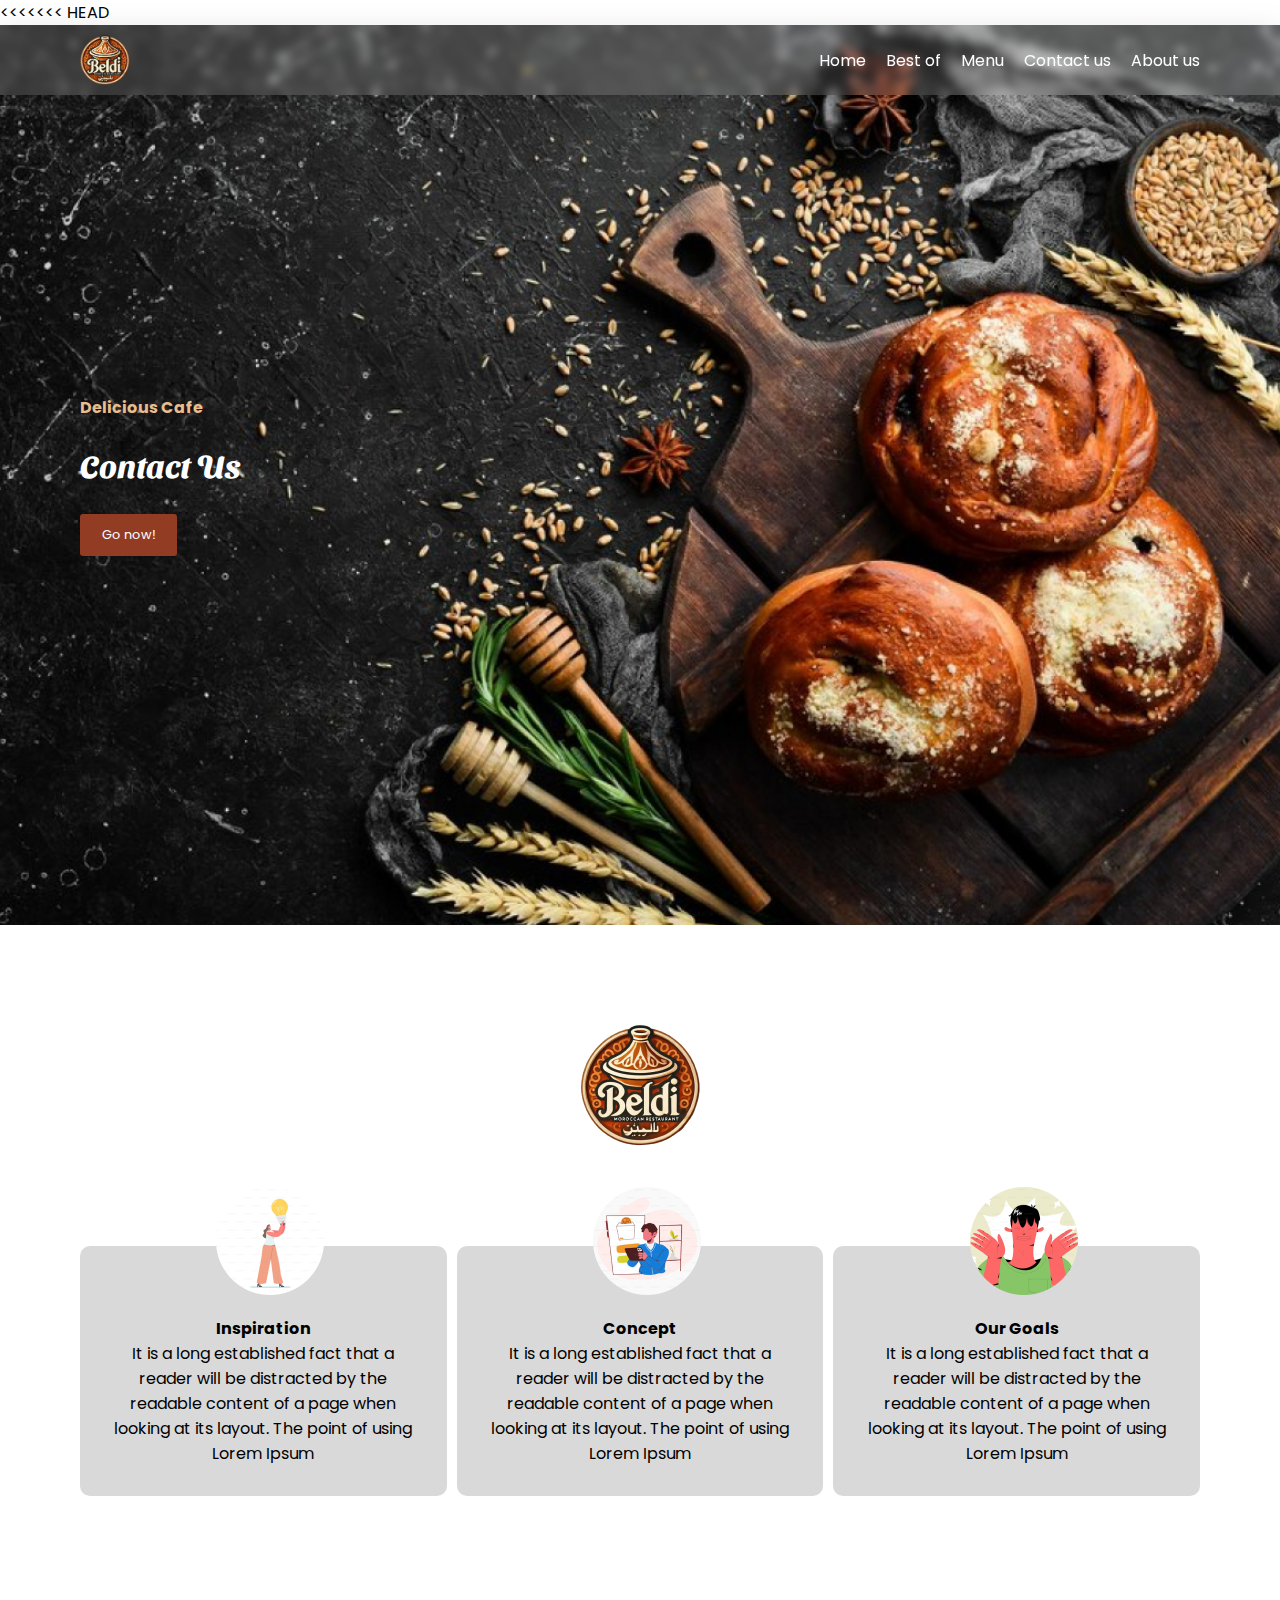
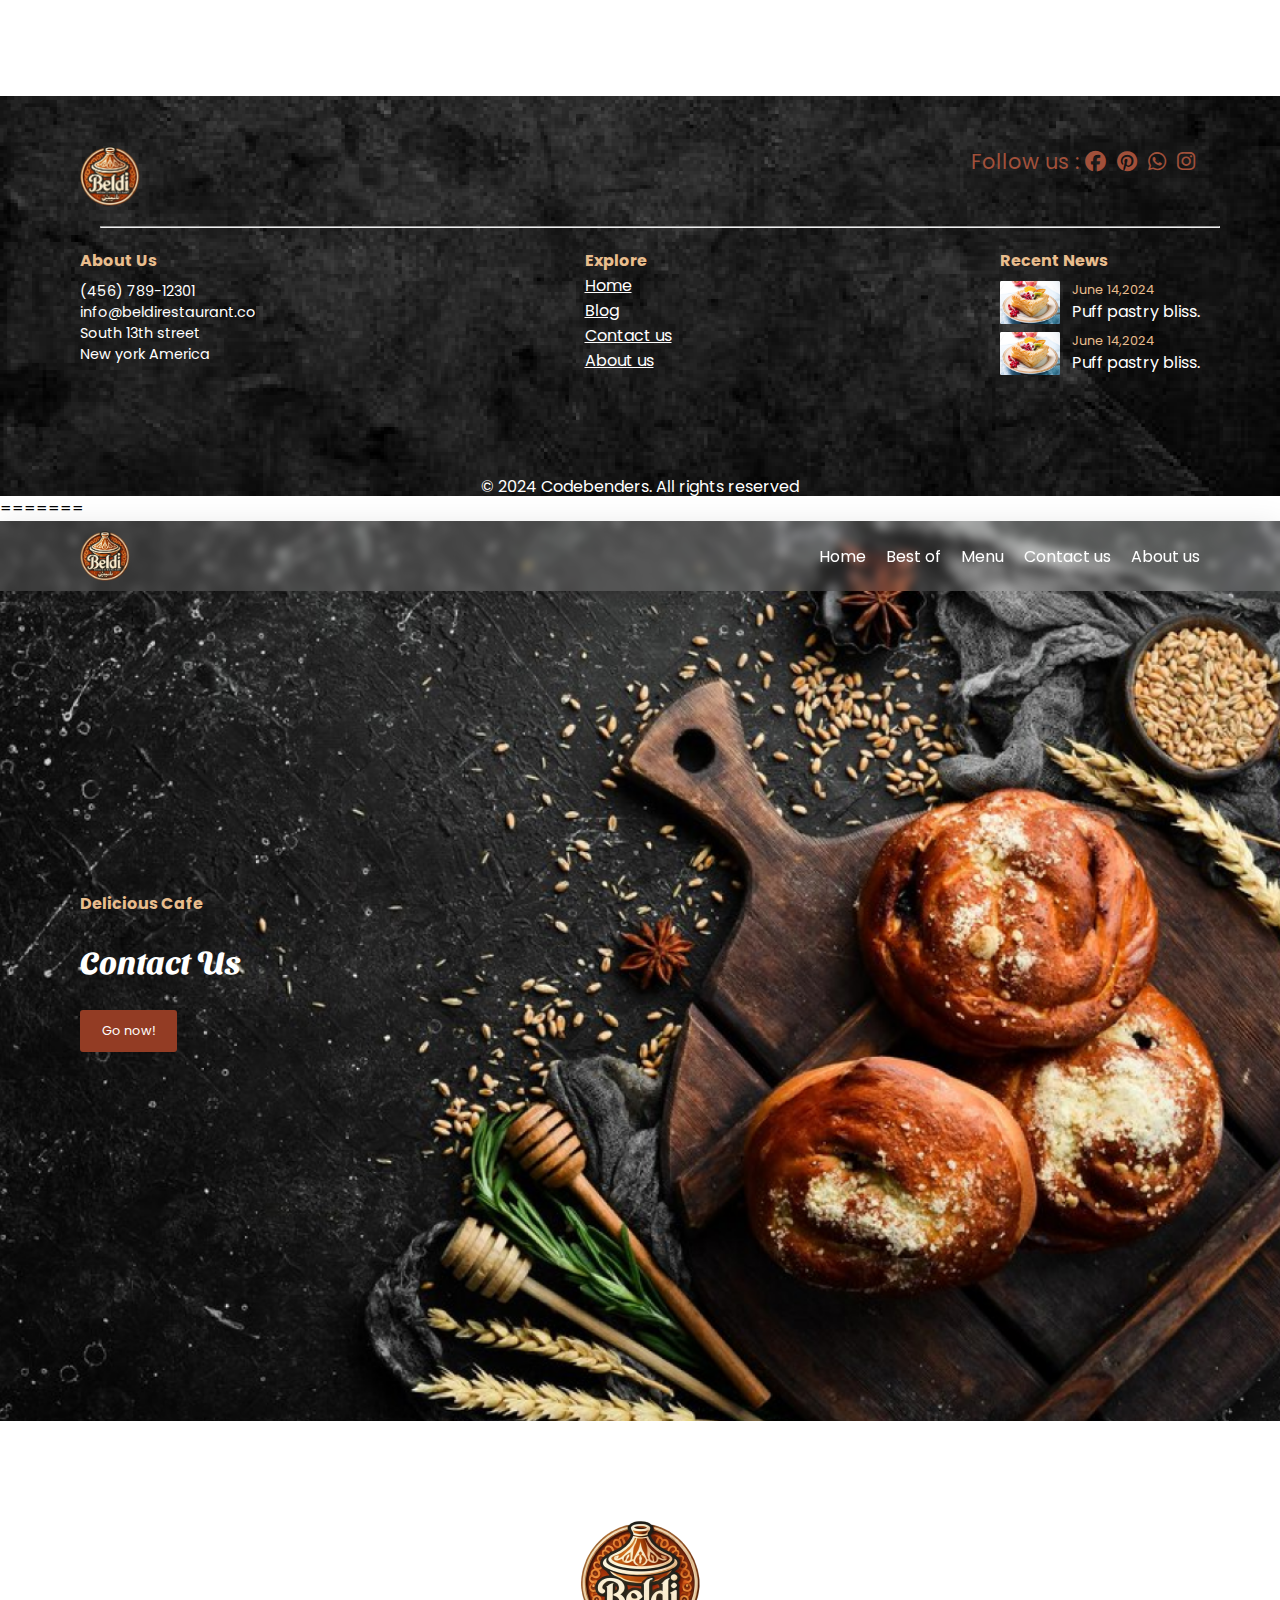
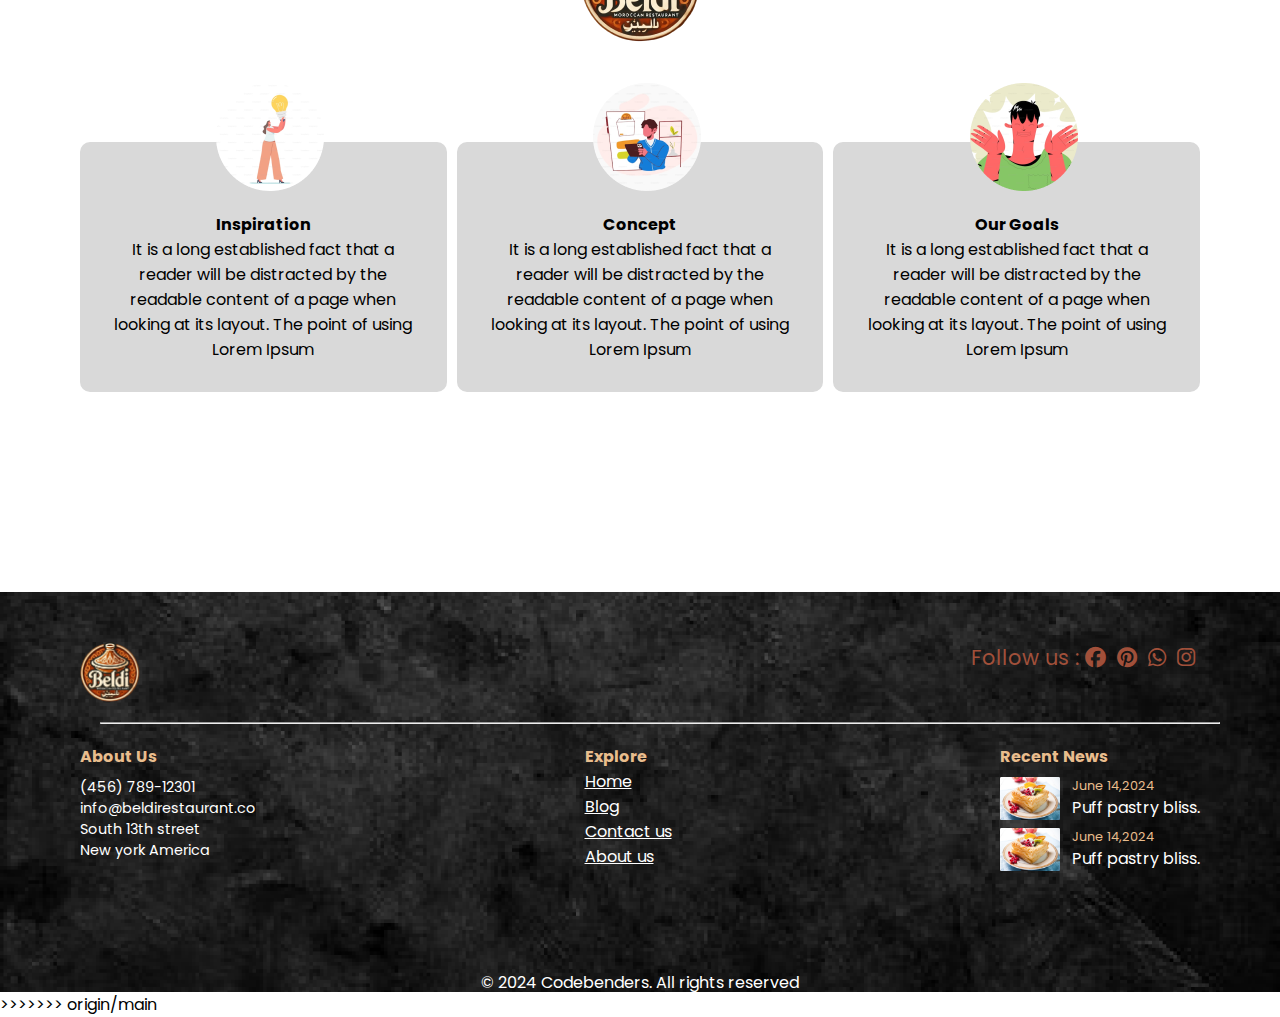
==== about.html @ 25aba408 "the beta version" ====
<<<<<<< HEAD
<!DOCTYPE html>
<html lang="en">
<head>
    <meta charset="UTF-8">
    <meta name="viewport" content="width=device-width, initial-scale=1.0">
    <title>Document</title>
    <link rel="stylesheet" href="css/style.css">
    <link rel="stylesheet" href="https://cdnjs.cloudflare.com/ajax/libs/font-awesome/6.6.0/css/all.min.css">
</head>
<body>
    <nav>
        <img class="logo" src="img/Logo.png" alt="">
        <div class="menu-links">
            <a href="index.html">Home</a>
            <a href="best_of.html">Best of</a>
            <a href="menu.html">Menu</a>
            <a href="contact.html">Contact us</a>
            <a href="#">About us</a>
        </div>
    </nav>
    <!-- Start header nav & hero -->

    <header class="hero-section">
        <h3>Delicious Cafe</h3>
        <br>
        <h1>Contact Us</h1>
        <div>
            <button>Go now!</button>
        </div>
    </header>

    <!-- start about content  -->

        <section class="main-about">
            <img src="img/Logo.png" alt="">
            <div class="cards">
                <div class="card">
                    <img src="img/card1.png" alt="">
                    <h3>Inspiration</h3>
                    <p>It is a long established fact that a reader will be distracted by the readable content of a page when looking at its layout. The point of using Lorem Ipsum</p>
                </div>
                <div class="card">
                    <img src="img/card2.png" alt="">
                    <h3>Concept</h3>
                    <p>It is a long established fact that a reader will be distracted by the readable content of a page when looking at its layout. The point of using Lorem Ipsum</p>
                </div>
                <div class="card">
                    <img src="img/card3.png" alt="">
                    <h3>Our Goals</h3>
                    <p>It is a long established fact that a reader will be distracted by the readable content of a page when looking at its layout. The point of using Lorem Ipsum</p>
                </div>
            </div>
        </section>

    <!-- end about section  -->
    <!-- Start Footer -->
    <footer>
        <div class="logo-and-social-icons">
            <img src="img/Logo.png" alt="Logo">
            <div class="social-icons">
                <span>Follow us : </span>
                <span>
                    <i class="fa-brands fa-facebook"></i>
                    <i class="fa-brands fa-pinterest"></i>
                    <i class="fa-brands fa-whatsapp"></i>
                    <i class="fa-brands fa-instagram"></i>
                </span>
            </div>
        </div>
        <hr>
        <div class="Links-and-recent-posts">
            <div class="about-us">
                <h4>About Us</h4>
                <p>(456) 789-12301</p>
                <p>info@beldirestaurant.co</p>
                <p>South 13th street</p>
                <p>New york America</p>
            </div>
            <div class="explore">
                <h4>Explore</h4>
                <a href="index.html">Home</a>
                <a href="">Blog</a>
                <a href="">Contact us</a>
                <a href="">About us</a>
                <a href=""></a>
            </div>
            <div class="recent-news">
                <h4>Recent News</h4>
                <div class="recent-content">
                    <div class="single-recent">
                        <img src="img/Plate-1.png" alt="Plate">
                        <span>
                            <p class="">June 14,2024</p>
                            <p>Puff pastry bliss.</p>
                        </span>
                    </div>
                    <div class="single-recent">
                        <img src="img/Plate-1.png" alt="Plate">
                        <span>
                            <p class="">June 14,2024</p>
                            <p>Puff pastry bliss.</p>
                        </span>
                    </div>
                </div>
            </div>
        </div>
        <div class="copyright">
            <p>© 2024 Codebenders. All rights reserved</p>
        </div>
    </footer>

</body>
=======
<!DOCTYPE html>
<html lang="en">
<head>
    <meta charset="UTF-8">
    <meta name="viewport" content="width=device-width, initial-scale=1.0">
    <title>Document</title>
    <link rel="stylesheet" href="css/style.css">
    <link rel="stylesheet" href="https://cdnjs.cloudflare.com/ajax/libs/font-awesome/6.6.0/css/all.min.css">
</head>
<body>
    <nav>
        <img class="logo" src="img/Logo.png" alt="">
        <div class="menu-links">
            <a href="index.html">Home</a>
            <a href="best_of.html">Best of</a>
            <a href="menu.html">Menu</a>
            <a href="contact.html">Contact us</a>
            <a href="#">About us</a>
        </div>
    </nav>
    <!-- Start header nav & hero -->

    <header class="hero-section">
        <h3>Delicious Cafe</h3>
        <br>
        <h1>Contact Us</h1>
        <div>
            <button>Go now!</button>
        </div>
    </header>

    <!-- start about content  -->

        <section class="main-about">
            <img src="img/Logo.png" alt="">
            <div class="cards">
                <div class="card">
                    <img src="img/card1.png" alt="">
                    <h3>Inspiration</h3>
                    <p>It is a long established fact that a reader will be distracted by the readable content of a page when looking at its layout. The point of using Lorem Ipsum</p>
                </div>
                <div class="card">
                    <img src="img/card2.png" alt="">
                    <h3>Concept</h3>
                    <p>It is a long established fact that a reader will be distracted by the readable content of a page when looking at its layout. The point of using Lorem Ipsum</p>
                </div>
                <div class="card">
                    <img src="img/card3.png" alt="">
                    <h3>Our Goals</h3>
                    <p>It is a long established fact that a reader will be distracted by the readable content of a page when looking at its layout. The point of using Lorem Ipsum</p>
                </div>
            </div>
        </section>

    <!-- end about section  -->
    <!-- Start Footer -->
    <footer>
        <div class="logo-and-social-icons">
            <img src="img/Logo.png" alt="Logo">
            <div class="social-icons">
                <span>Follow us : </span>
                <span>
                    <i class="fa-brands fa-facebook"></i>
                    <i class="fa-brands fa-pinterest"></i>
                    <i class="fa-brands fa-whatsapp"></i>
                    <i class="fa-brands fa-instagram"></i>
                </span>
            </div>
        </div>
        <hr>
        <div class="Links-and-recent-posts">
            <div class="about-us">
                <h4>About Us</h4>
                <p>(456) 789-12301</p>
                <p>info@beldirestaurant.co</p>
                <p>South 13th street</p>
                <p>New york America</p>
            </div>
            <div class="explore">
                <h4>Explore</h4>
                <a href="index.html">Home</a>
                <a href="">Blog</a>
                <a href="">Contact us</a>
                <a href="">About us</a>
                <a href=""></a>
            </div>
            <div class="recent-news">
                <h4>Recent News</h4>
                <div class="recent-content">
                    <div class="single-recent">
                        <img src="img/Plate-1.png" alt="Plate">
                        <span>
                            <p class="">June 14,2024</p>
                            <p>Puff pastry bliss.</p>
                        </span>
                    </div>
                    <div class="single-recent">
                        <img src="img/Plate-1.png" alt="Plate">
                        <span>
                            <p class="">June 14,2024</p>
                            <p>Puff pastry bliss.</p>
                        </span>
                    </div>
                </div>
            </div>
        </div>
        <div class="copyright">
            <p>© 2024 Codebenders. All rights reserved</p>
        </div>
    </footer>

</body>
>>>>>>> origin/main
</html>
---- css/style.css ----
@import url('https://fonts.googleapis.com/css2?family=Poppins:ital,wght@0,100;0,200;0,300;0,400;0,500;0,600;0,700;0,800;0,900;1,100;1,200;1,300;1,400;1,500;1,600;1,700;1,800;1,900&display=swap');
@import url('https://fonts.googleapis.com/css2?family=Poppins:ital,wght@0,100;0,200;0,300;0,400;0,500;0,600;0,700;0,800;0,900;1,100;1,200;1,300;1,400;1,500;1,600;1,700;1,800;1,900&family=Sansita+Swashed:wght@300..900&display=swap');
*{
    margin: 0px;
    padding: 0px;
    box-sizing: border-box;
    font-family: "Poppins", sans-serif;
    font-size: 16px;
    scroll-behavior: smooth;
}
/* Start the header  */
nav{
    padding: 10px 80px;
    display: flex;
    justify-content: space-between;
    align-items: center;
    position: fixed;
    background: rgba(255, 255, 255, 0.14);
    box-shadow: 0 4px 30px rgba(0, 0, 0, 0.1);
    backdrop-filter: blur(5px);
    -webkit-backdrop-filter: blur(5px);
    width: 100%;
}
nav img{
    width: 50px;    
}
nav a{
    color: white;
    text-decoration: none;
    margin-left: 1em;
}
nav a:hover{
    color: #933C24;
}
header{
    display: flex;
    flex-direction: column;
    justify-content: center;
    background-image: url('../img/banner.png');
    height: 100vh;
    background-repeat: no-repeat;
    background-size: cover;
    background-position: center center  ;
    color:white;
    padding:0px 80px;
}
header h3{
    color: #E9BD8C;
    width: 100%;
    font-size: 2em;
}
header h1{
    width: 100%;
    font-family: "Sansita Swashed", system-ui;
    font-size:5em;
}
header div{
    margin-top: 30px;
    display: inline-block;
}
header div button{
    background-color: #933C24;
    border-radius: 3px;
    color: white;
    border: none;
    padding: 12px 22px;
    margin-right: 30px;
    cursor:pointer;
}
header div span {
    color:#E9BD8C;
    cursor: pointer;
}
header div button:hover{
    background-color: #a1503a;
    transform: scale(1.3);
    transition: 1s;
}
/* End the header  */

/* start top prodcut section */

.main-top-product{
    padding: 100px 80px;
    text-align: center;
    
}
.main-top-product h1{
    font-family: "Sansita Swashed", system-ui;
    font-size: 60px;
    height: 300px;
}
.top-product{
    width: 100%;
    display: grid;
    grid-template-columns: repeat(3,1fr);
    
}
.single-product{
    background-image: url(../img/frame.png);
    background-position: center;
    background-size: cover;
    background-repeat: no-repeat;
    border-radius: 8px;
    color: white;
    padding: 26px 26px;
    
}
.info{
    height: 100%;
    display: flex;
    align-items: flex-end;
}
.single-product img {
    width: 60%;
    height: 70%;
    
}
.single-product .price{
    display: flex;
    
    bottom: 8;
    justify-content: space-between;
}
.single-product .food-name{
    margin-top: 16px;
    display: flex;
    justify-content: space-between;
    bottom: 0;
}
.food-name button{
    border: none;
    padding: 4px 8px;
    background: #933C24;
    color: white;
    cursor: pointer;
}
/* End top product section */

/* Start menu section */
.menu-section{
    padding: 100px 80px;
    text-align: center;
    display: flex;
    flex-direction: column;
    justify-content: center;
    align-items: center;
}
.menu-section h1{
    font-family: "Sansita Swashed", system-ui;
    font-size: 60px;
    margin:30px 0px;
}
.menu-tabs span{
    margin-left: 16px;
    font-size: 1em;
}
.menu-tabs span {
    font-weight: 600;
    color: #5D5D5D;
}
.menu-tabs .active{
    border-bottom: #933C24 solid;
    cursor: pointer;
}
.menu-tabs span:nth-child(1) ~ span{
    cursor: not-allowed;
}
.menu-content{
    margin:60px 0px;
    display: grid;
    grid-template-columns: repeat(3,1fr);
    gap: 10px;
}
.single-product-item{
    width: calc(89%/3);

}
/* End menu section */
/* start order discount */
.main-order-discount{
    background-image: url(../img/order_banner.png);
    height: 400px;
    width: 100%;
    background-position: center;
    background-repeat: no-repeat;
    background-size: cover;
    margin-bottom: 100px;
    padding: 100px;
    color:white;
    display: flex;
    text-align: center;
    flex-direction: column;
    justify-content: center;
    align-items: center;
}
.main-order-discount p{
    font-size: 42px;
    font-family: "Sansita Swashed", system-ui;
    color:#933C24;
}
.main-order-discount span{
    margin:20px 0px;
    color:#5D5D5D;
    width: 250px;
    text-align: inherit;
}
.main-order-discount button{
    border: none;
    padding:20px 30px;
    background-color: #933C24;
    border-radius: 10px;
    color: white;
    cursor: pointer;
}
/* end order discount */
/* start contact us section */
.main-contact{
    padding: 100px 80px;
    display: flex;
    flex-direction: column;
    justify-content: center;
    align-items: center;
}
.main-contact h1{
    font-size: 48px;
}
.main-contact p{
    width: 600px;
    text-align: center;
    margin: 20px 0px;
}
form *{
    display: block;
    margin-top: 10px;
    width: 100%
}
input , textarea{
    width: 400px;
    border-radius: 8px;
    padding: 10px;
    background-color: #D9D9D9;
    border: none;
}
.submit{
    padding: 14px 20px;
    border-radius: 8px;
    border: none;
    cursor: pointer;
    background-color: #933C24;
    color: white;
}
.submit:hover{
    background-color: #a1503a;
}
/* end contact us section */

/* start main about us */

.main-about{
    padding: 100px 80px;
    text-align: center;
}
.cards{
    margin:100px 0px ;
    width: 100%;
    display: grid;
    flex-wrap: wrap;
    grid-template-columns: repeat(3 , 1fr);
    grid-template-rows: 1fr;
    gap: 10px;
}
.card{
    background-color: #D9D9D9;
    position: relative;
    border-radius: 10px;
    padding: 30px 30px;
    padding-top: 70px;
}
.card img{
    position: absolute;
    top: -59px;
    right: calc(100%/3);
}
.card p{
    text-align: center;
    /* margin-top: ; */
}


/* end main about us */

/* start Footer */

footer{
    padding: 50px 80px;
    background-image: url(../img/footer.png);
    background-size: cover;
    height: 400px;
    width: 100%;
    color:#a1503a;
}
.logo-and-social-icons{
    width: 100%;
    display: flex;
    justify-content: space-between;

}
.social-icons span{
    font-size: 1.3em;
}
.social-icons i{
    font-size: 1em;
    margin-right: 5px;
}
footer img {
    width: 60px;
    align-content: center;
}
footer hr {
    margin:20px;
    width: 100%;
    
}
.Links-and-recent-posts{
    color:#E9BD8D;
    display: flex;
    justify-content: space-between;
    margin-top: 18px !important;
}
.about-us p{
    color: white;
    font-size: 0.9em;
}
.about-us h4{
    font-weight:700;
}
.about-us h4 +p {
    margin-top: 8px;
}
.explore a{
    display: block;
    color: white;
}
.single-recent{
    margin-top: 8px;
    display: flex;
    width: 200px;
    justify-content: space-between;
}
.single-recent p{
    font-size: 0.8em;
}
.single-recent p +p{
    font-size: 1em;
    color: white;
}
.copyright{
    width: 100%;
    display: flex;
    justify-content: center;
    margin-top: 99px;
    color:white;
}
/* End Footer */

/* start media querie */
@media (max-width:673px ) {
    nav{
        padding: 10px 0px;
        width: 100%;
        overflow: hidden;
        flex-flow: column wrap;
        justify-content: center;
        align-content: center;
        
    }
    nav a{
        display: flex;
        flex-flow: column wrap;
        justify-content: center;
    }
    header h3{
        font-size: 1em;
    }
    header h1{
        font-size: 3em;
    }
    footer{
        height: 100%;
    }
    .logo-and-social-icons{
        flex-flow: row wrap;
        justify-content: center;
        align-content: space-between;
    }
    .Links-and-recent-posts{
        flex-flow: row wrap;
        align-content: center;
    }
}
@media (max-width:1400px) {
    header h3{
        font-size: 1em;
    }
    header h1{
        font-size: 2em;
    }
    header button{
        font-size: 0.8em;
    }
    header span{
        font-size: 0.8em;
    }
    .food-name p{
        font-size: 0.8em;
    }
    .food-name button{
        font-size: 0.7em;
    }
    
}
/* start media qeury for top prodcut */



/* end media qeury for top prodcut */
---- css/style.css ----
@import url('https://fonts.googleapis.com/css2?family=Poppins:ital,wght@0,100;0,200;0,300;0,400;0,500;0,600;0,700;0,800;0,900;1,100;1,200;1,300;1,400;1,500;1,600;1,700;1,800;1,900&display=swap');
@import url('https://fonts.googleapis.com/css2?family=Poppins:ital,wght@0,100;0,200;0,300;0,400;0,500;0,600;0,700;0,800;0,900;1,100;1,200;1,300;1,400;1,500;1,600;1,700;1,800;1,900&family=Sansita+Swashed:wght@300..900&display=swap');
*{
    margin: 0px;
    padding: 0px;
    box-sizing: border-box;
    font-family: "Poppins", sans-serif;
    font-size: 16px;
    scroll-behavior: smooth;
}
/* Start the header  */
nav{
    padding: 10px 80px;
    display: flex;
    justify-content: space-between;
    align-items: center;
    position: fixed;
    background: rgba(255, 255, 255, 0.14);
    box-shadow: 0 4px 30px rgba(0, 0, 0, 0.1);
    backdrop-filter: blur(5px);
    -webkit-backdrop-filter: blur(5px);
    width: 100%;
}
nav img{
    width: 50px;    
}
nav a{
    color: white;
    text-decoration: none;
    margin-left: 1em;
}
nav a:hover{
    color: #933C24;
}
header{
    display: flex;
    flex-direction: column;
    justify-content: center;
    background-image: url('../img/banner.png');
    height: 100vh;
    background-repeat: no-repeat;
    background-size: cover;
    background-position: center center  ;
    color:white;
    padding:0px 80px;
}
header h3{
    color: #E9BD8C;
    width: 100%;
    font-size: 2em;
}
header h1{
    width: 100%;
    font-family: "Sansita Swashed", system-ui;
    font-size:5em;
}
header div{
    margin-top: 30px;
    display: inline-block;
}
header div button{
    background-color: #933C24;
    border-radius: 3px;
    color: white;
    border: none;
    padding: 12px 22px;
    margin-right: 30px;
    cursor:pointer;
}
header div span {
    color:#E9BD8C;
    cursor: pointer;
}
header div button:hover{
    background-color: #a1503a;
    transform: scale(1.3);
    transition: 1s;
}
/* End the header  */

/* start top prodcut section */

.main-top-product{
    padding: 100px 80px;
    text-align: center;
    
}
.main-top-product h1{
    font-family: "Sansita Swashed", system-ui;
    font-size: 60px;
    height: 300px;
}
.top-product{
    width: 100%;
    display: grid;
    grid-template-columns: repeat(3,1fr);
    
}
.single-product{
    background-image: url(../img/frame.png);
    background-position: center;
    background-size: cover;
    background-repeat: no-repeat;
    border-radius: 8px;
    color: white;
    padding: 26px 26px;
    
}
.info{
    height: 100%;
    display: flex;
    align-items: flex-end;
}
.single-product img {
    width: 60%;
    height: 70%;
    
}
.single-product .price{
    display: flex;
    
    bottom: 8;
    justify-content: space-between;
}
.single-product .food-name{
    margin-top: 16px;
    display: flex;
    justify-content: space-between;
    bottom: 0;
}
.food-name button{
    border: none;
    padding: 4px 8px;
    background: #933C24;
    color: white;
    cursor: pointer;
}
/* End top product section */

/* Start menu section */
.menu-section{
    padding: 100px 80px;
    text-align: center;
    display: flex;
    flex-direction: column;
    justify-content: center;
    align-items: center;
}
.menu-section h1{
    font-family: "Sansita Swashed", system-ui;
    font-size: 60px;
    margin:30px 0px;
}
.menu-tabs span{
    margin-left: 16px;
    font-size: 1em;
}
.menu-tabs span {
    font-weight: 600;
    color: #5D5D5D;
}
.menu-tabs .active{
    border-bottom: #933C24 solid;
    cursor: pointer;
}
.menu-tabs span:nth-child(1) ~ span{
    cursor: not-allowed;
}
.menu-content{
    margin:60px 0px;
    display: grid;
    grid-template-columns: repeat(3,1fr);
    gap: 10px;
}
.single-product-item{
    width: calc(89%/3);

}
/* End menu section */
/* start order discount */
.main-order-discount{
    background-image: url(../img/order_banner.png);
    height: 400px;
    width: 100%;
    background-position: center;
    background-repeat: no-repeat;
    background-size: cover;
    margin-bottom: 100px;
    padding: 100px;
    color:white;
    display: flex;
    text-align: center;
    flex-direction: column;
    justify-content: center;
    align-items: center;
}
.main-order-discount p{
    font-size: 42px;
    font-family: "Sansita Swashed", system-ui;
    color:#933C24;
}
.main-order-discount span{
    margin:20px 0px;
    color:#5D5D5D;
    width: 250px;
    text-align: inherit;
}
.main-order-discount button{
    border: none;
    padding:20px 30px;
    background-color: #933C24;
    border-radius: 10px;
    color: white;
    cursor: pointer;
}
/* end order discount */
/* start contact us section */
.main-contact{
    padding: 100px 80px;
    display: flex;
    flex-direction: column;
    justify-content: center;
    align-items: center;
}
.main-contact h1{
    font-size: 48px;
}
.main-contact p{
    width: 600px;
    text-align: center;
    margin: 20px 0px;
}
form *{
    display: block;
    margin-top: 10px;
    width: 100%
}
input , textarea{
    width: 400px;
    border-radius: 8px;
    padding: 10px;
    background-color: #D9D9D9;
    border: none;
}
.submit{
    padding: 14px 20px;
    border-radius: 8px;
    border: none;
    cursor: pointer;
    background-color: #933C24;
    color: white;
}
.submit:hover{
    background-color: #a1503a;
}
/* end contact us section */

/* start main about us */

.main-about{
    padding: 100px 80px;
    text-align: center;
}
.cards{
    margin:100px 0px ;
    width: 100%;
    display: grid;
    flex-wrap: wrap;
    grid-template-columns: repeat(3 , 1fr);
    grid-template-rows: 1fr;
    gap: 10px;
}
.card{
    background-color: #D9D9D9;
    position: relative;
    border-radius: 10px;
    padding: 30px 30px;
    padding-top: 70px;
}
.card img{
    position: absolute;
    top: -59px;
    right: calc(100%/3);
}
.card p{
    text-align: center;
    /* margin-top: ; */
}


/* end main about us */

/* start Footer */

footer{
    padding: 50px 80px;
    background-image: url(../img/footer.png);
    background-size: cover;
    height: 400px;
    width: 100%;
    color:#a1503a;
}
.logo-and-social-icons{
    width: 100%;
    display: flex;
    justify-content: space-between;

}
.social-icons span{
    font-size: 1.3em;
}
.social-icons i{
    font-size: 1em;
    margin-right: 5px;
}
footer img {
    width: 60px;
    align-content: center;
}
footer hr {
    margin:20px;
    width: 100%;
    
}
.Links-and-recent-posts{
    color:#E9BD8D;
    display: flex;
    justify-content: space-between;
    margin-top: 18px !important;
}
.about-us p{
    color: white;
    font-size: 0.9em;
}
.about-us h4{
    font-weight:700;
}
.about-us h4 +p {
    margin-top: 8px;
}
.explore a{
    display: block;
    color: white;
}
.single-recent{
    margin-top: 8px;
    display: flex;
    width: 200px;
    justify-content: space-between;
}
.single-recent p{
    font-size: 0.8em;
}
.single-recent p +p{
    font-size: 1em;
    color: white;
}
.copyright{
    width: 100%;
    display: flex;
    justify-content: center;
    margin-top: 99px;
    color:white;
}
/* End Footer */

/* start media querie */
@media (max-width:673px ) {
    nav{
        padding: 10px 0px;
        width: 100%;
        overflow: hidden;
        flex-flow: column wrap;
        justify-content: center;
        align-content: center;
        
    }
    nav a{
        display: flex;
        flex-flow: column wrap;
        justify-content: center;
    }
    header h3{
        font-size: 1em;
    }
    header h1{
        font-size: 3em;
    }
    footer{
        height: 100%;
    }
    .logo-and-social-icons{
        flex-flow: row wrap;
        justify-content: center;
        align-content: space-between;
    }
    .Links-and-recent-posts{
        flex-flow: row wrap;
        align-content: center;
    }
}
@media (max-width:1400px) {
    header h3{
        font-size: 1em;
    }
    header h1{
        font-size: 2em;
    }
    header button{
        font-size: 0.8em;
    }
    header span{
        font-size: 0.8em;
    }
    .food-name p{
        font-size: 0.8em;
    }
    .food-name button{
        font-size: 0.7em;
    }
    
}
/* start media qeury for top prodcut */



/* end media qeury for top prodcut */
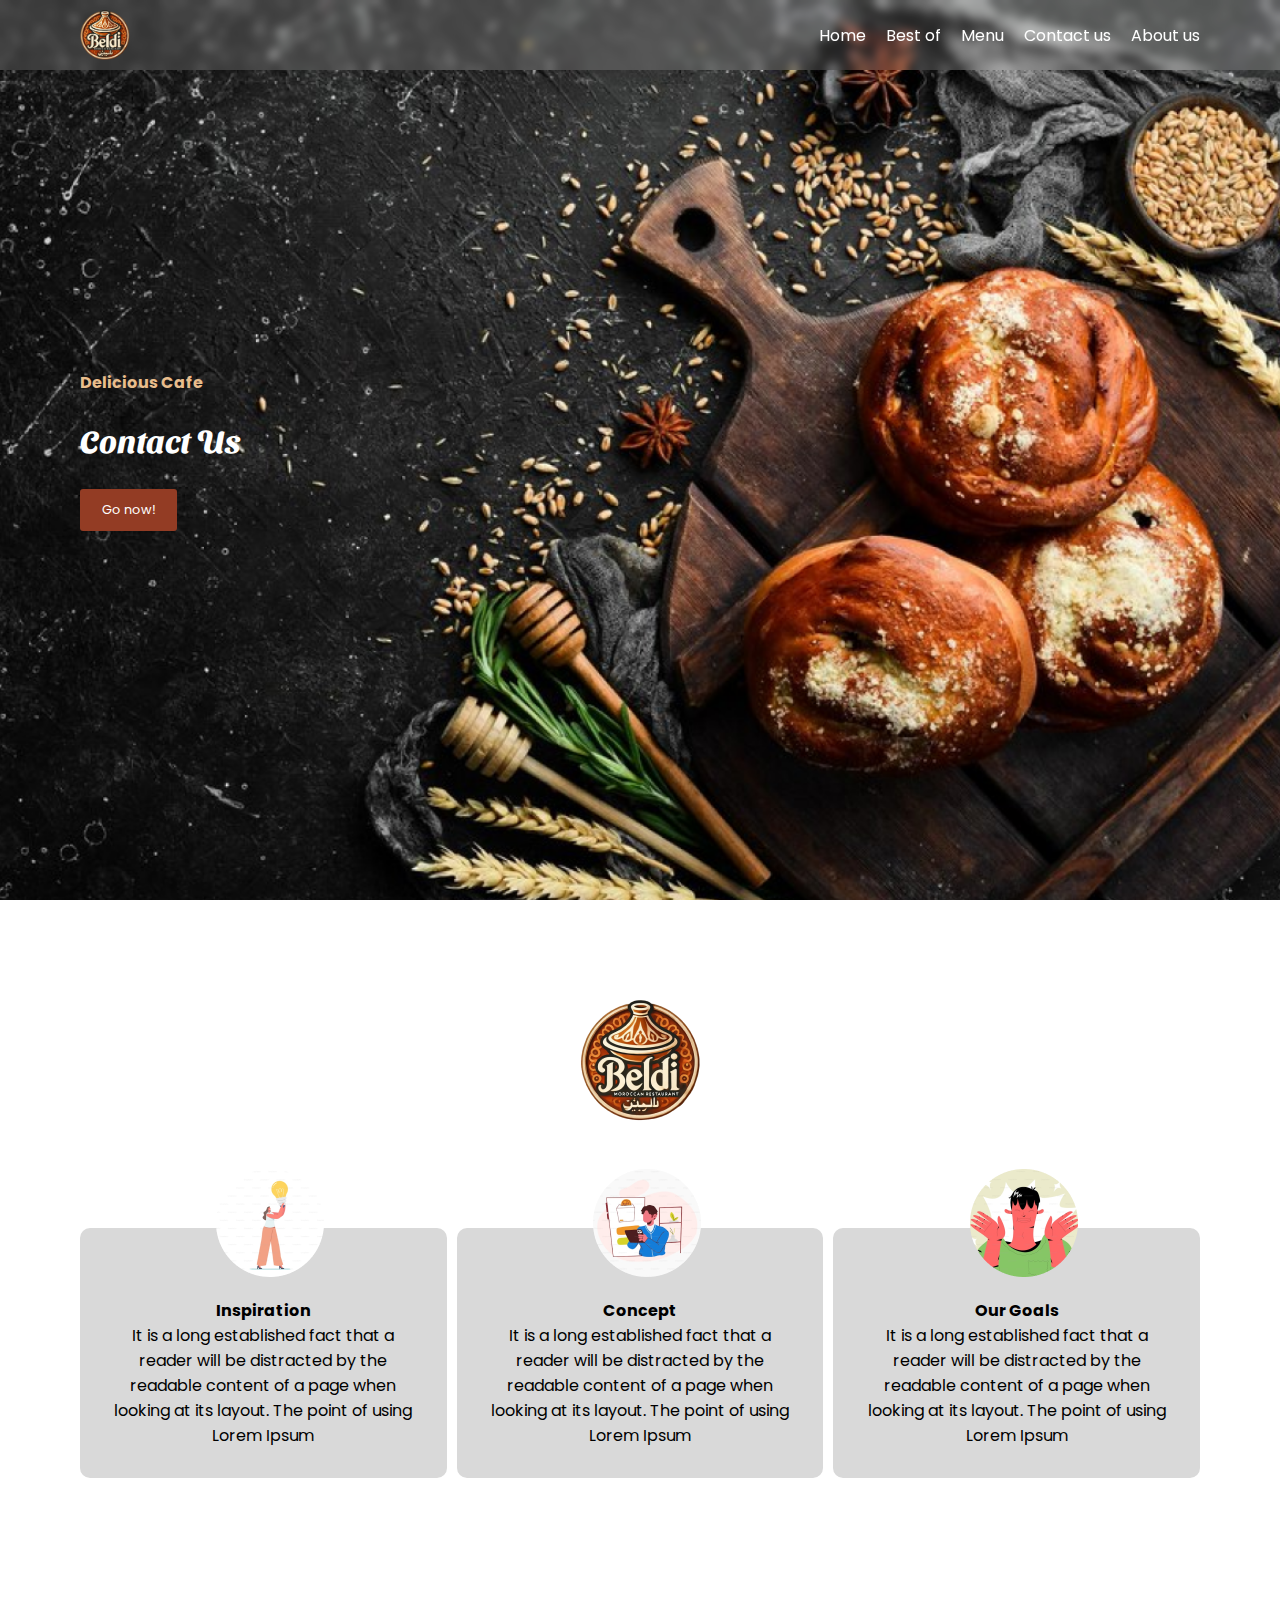
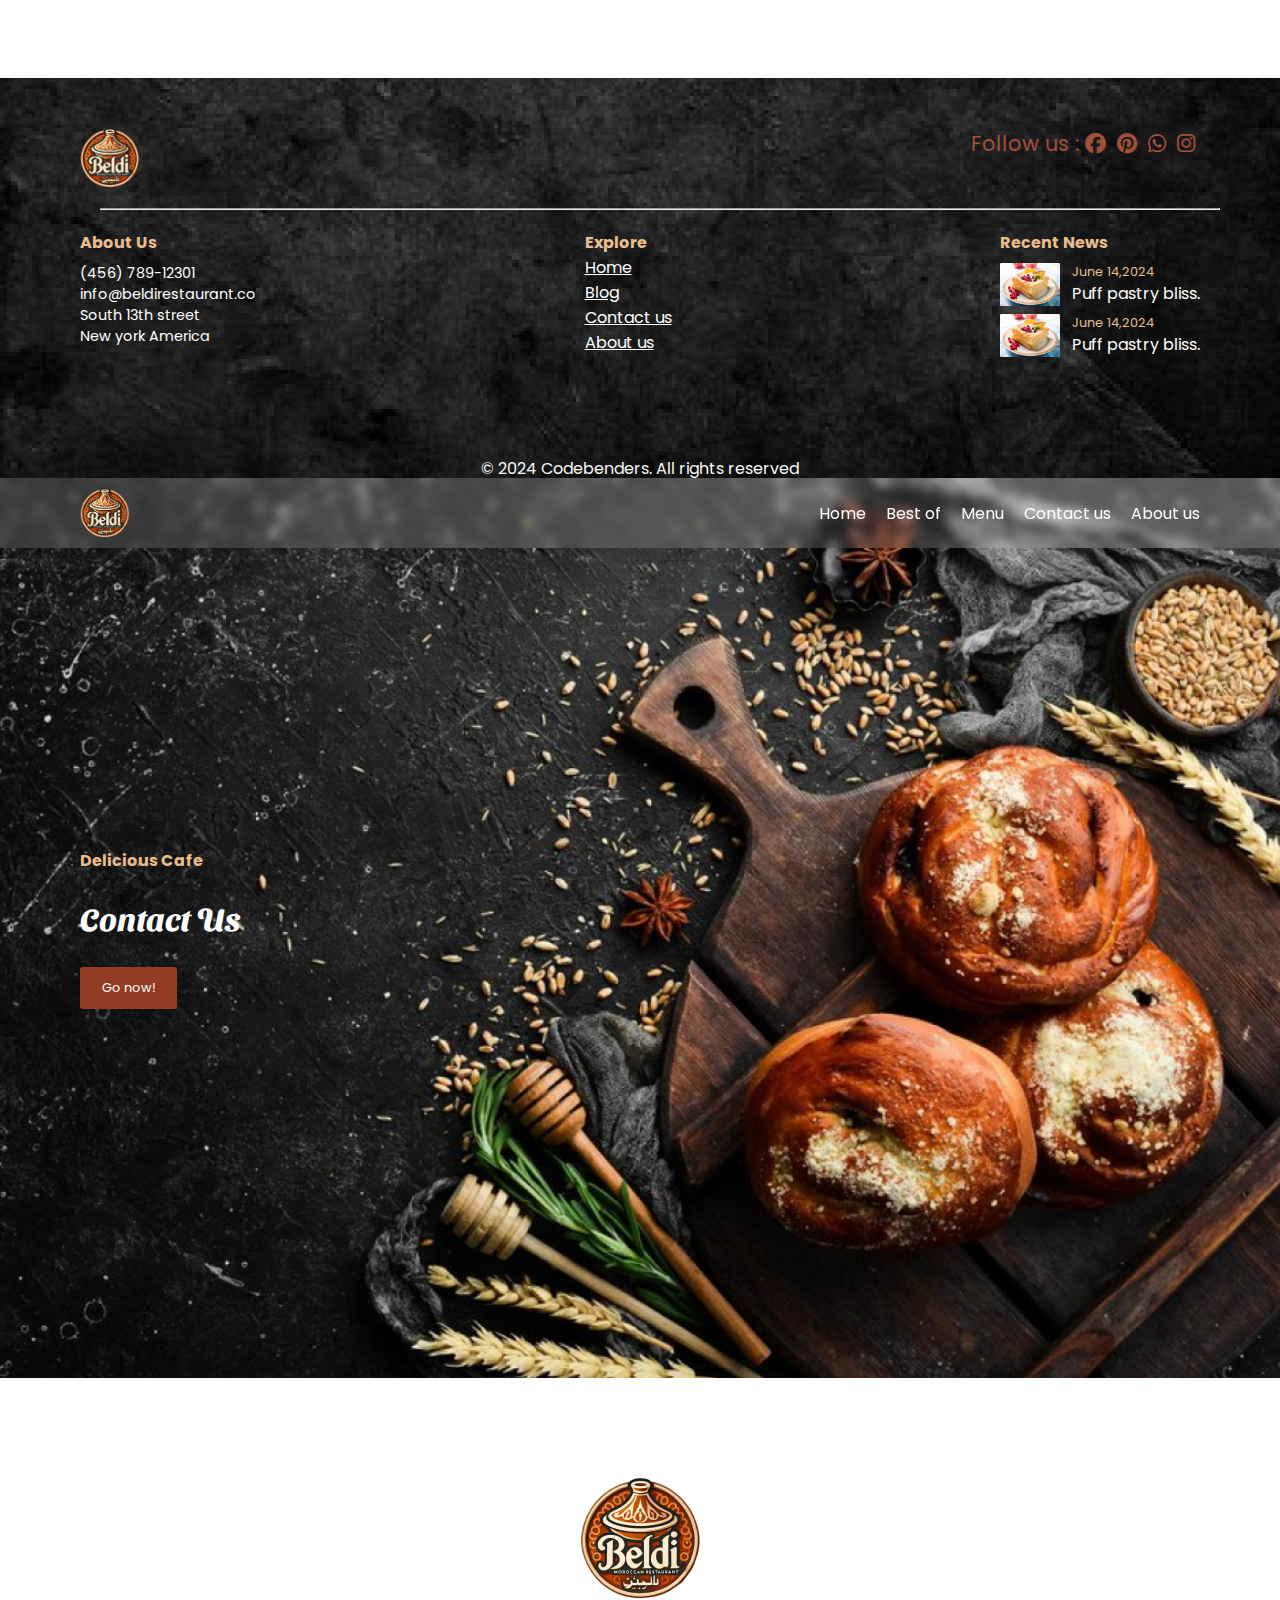
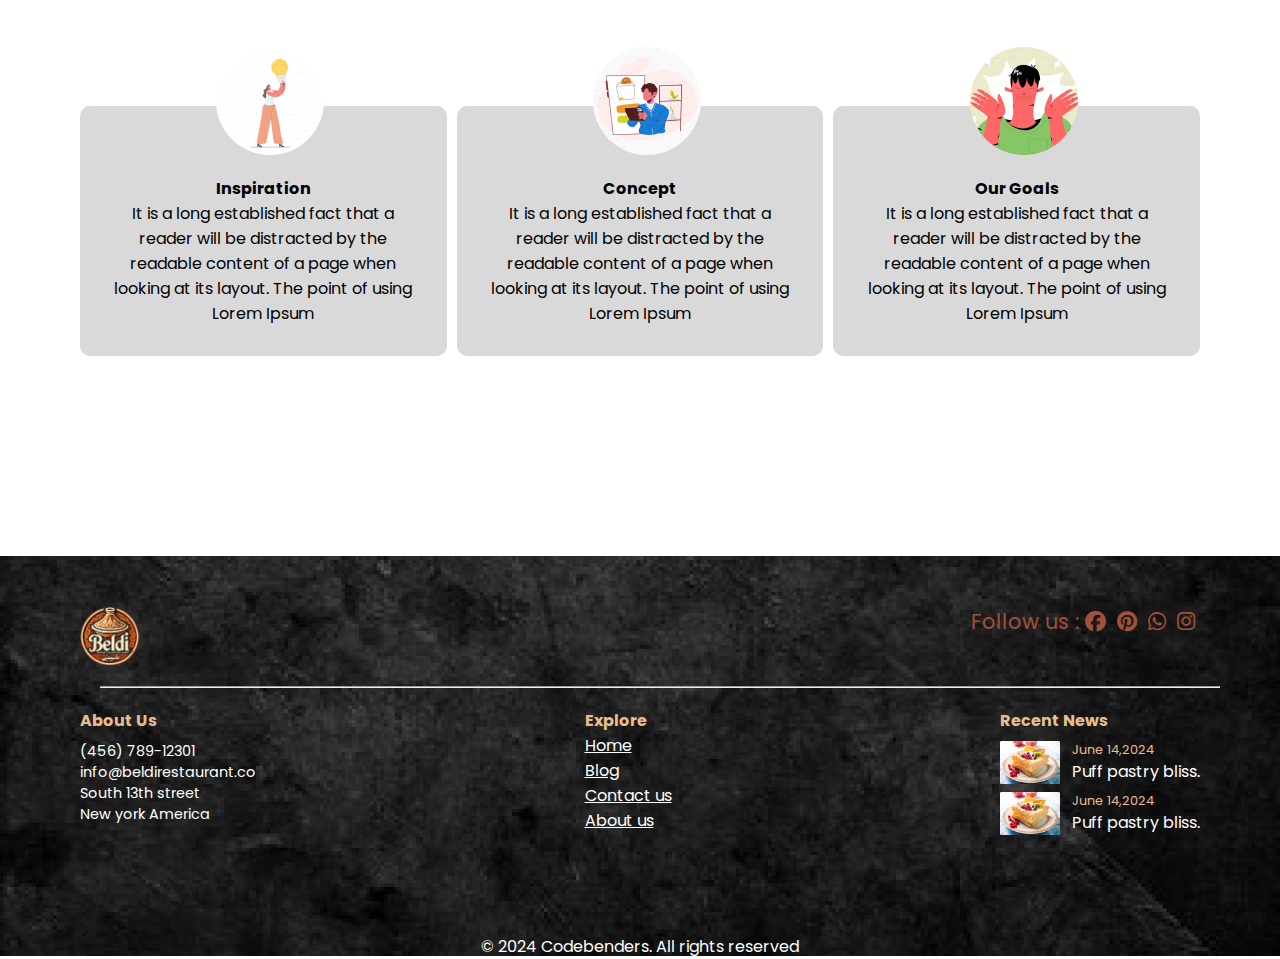
==== commit 6f0b8201: "doing some improvement" ====
--- a/about.html
+++ b/about.html
@@ -1,4 +1,3 @@
-<<<<<<< HEAD
 <!DOCTYPE html>
 <html lang="en">
 <head>
@@ -111,7 +110,6 @@
     </footer>
 
 </body>
-=======
 <!DOCTYPE html>
 <html lang="en">
 <head>
@@ -224,5 +222,4 @@
     </footer>
 
 </body>
->>>>>>> origin/main
 </html> 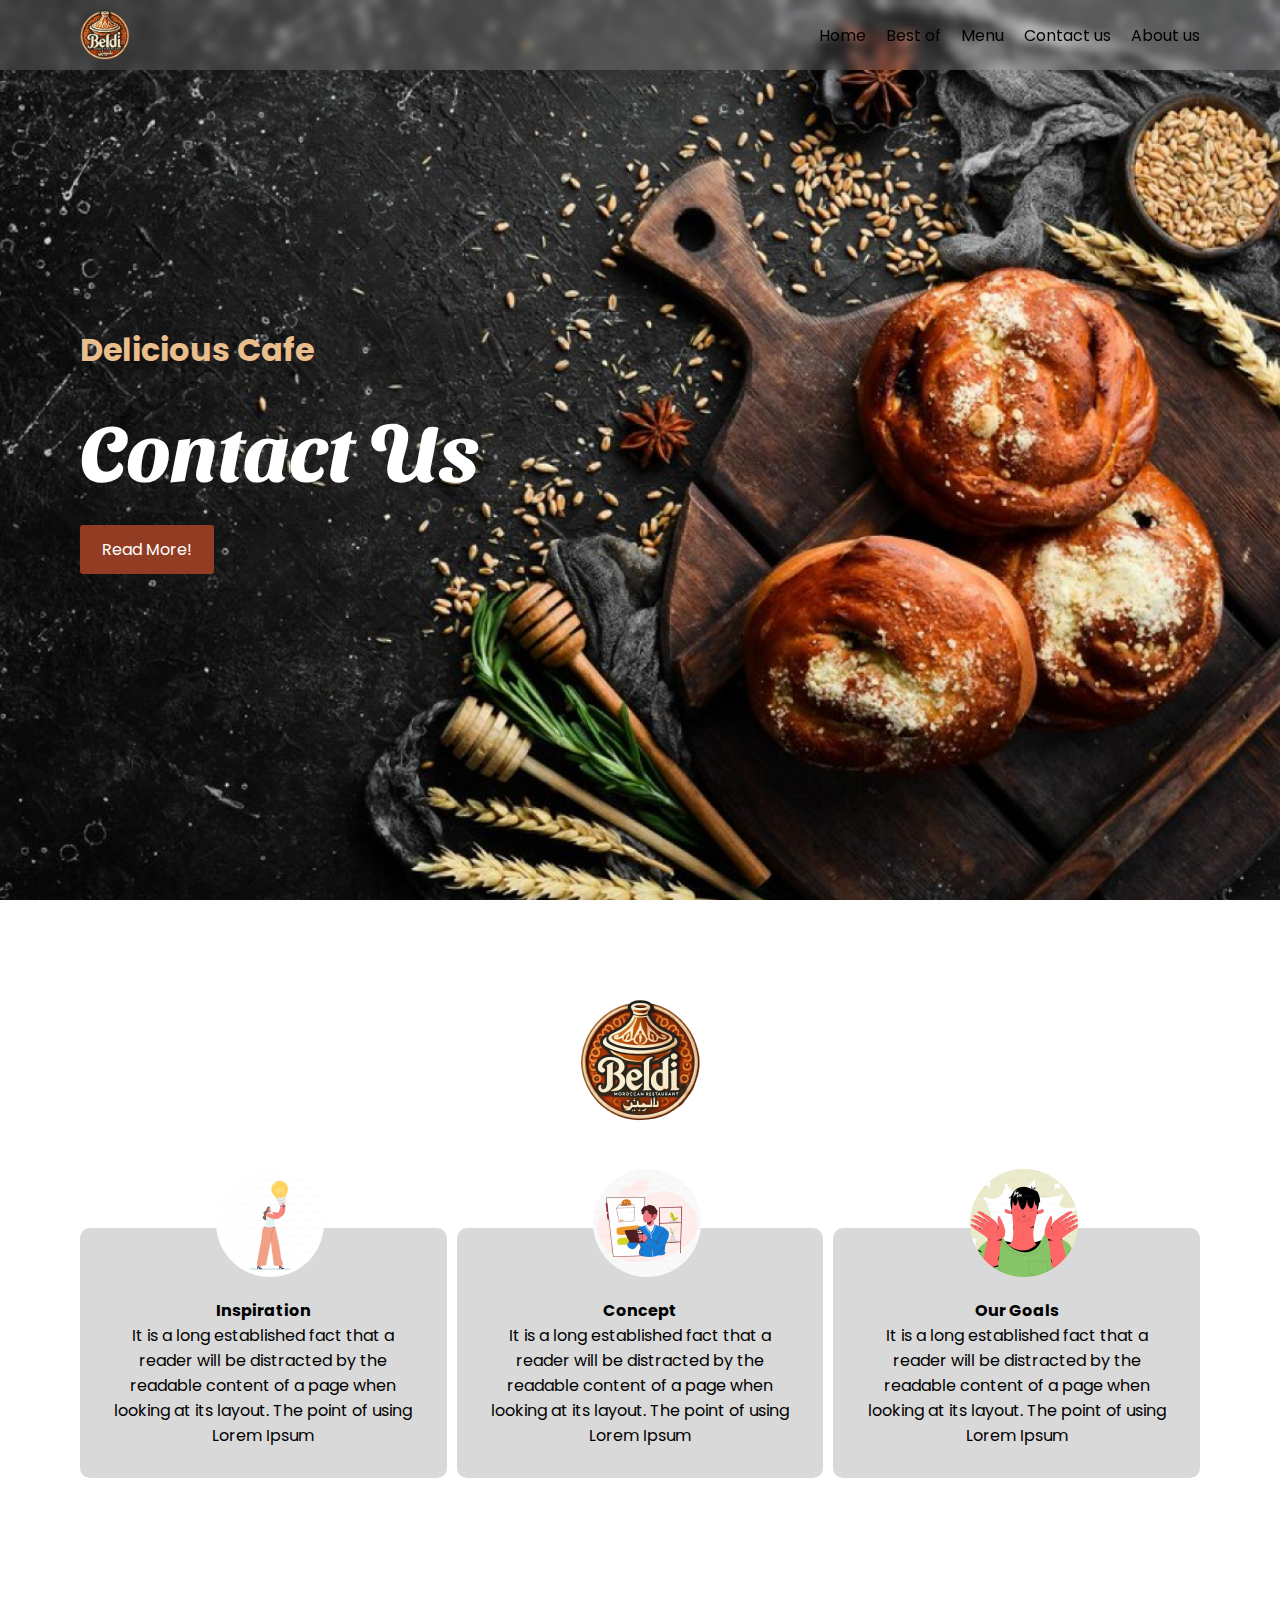
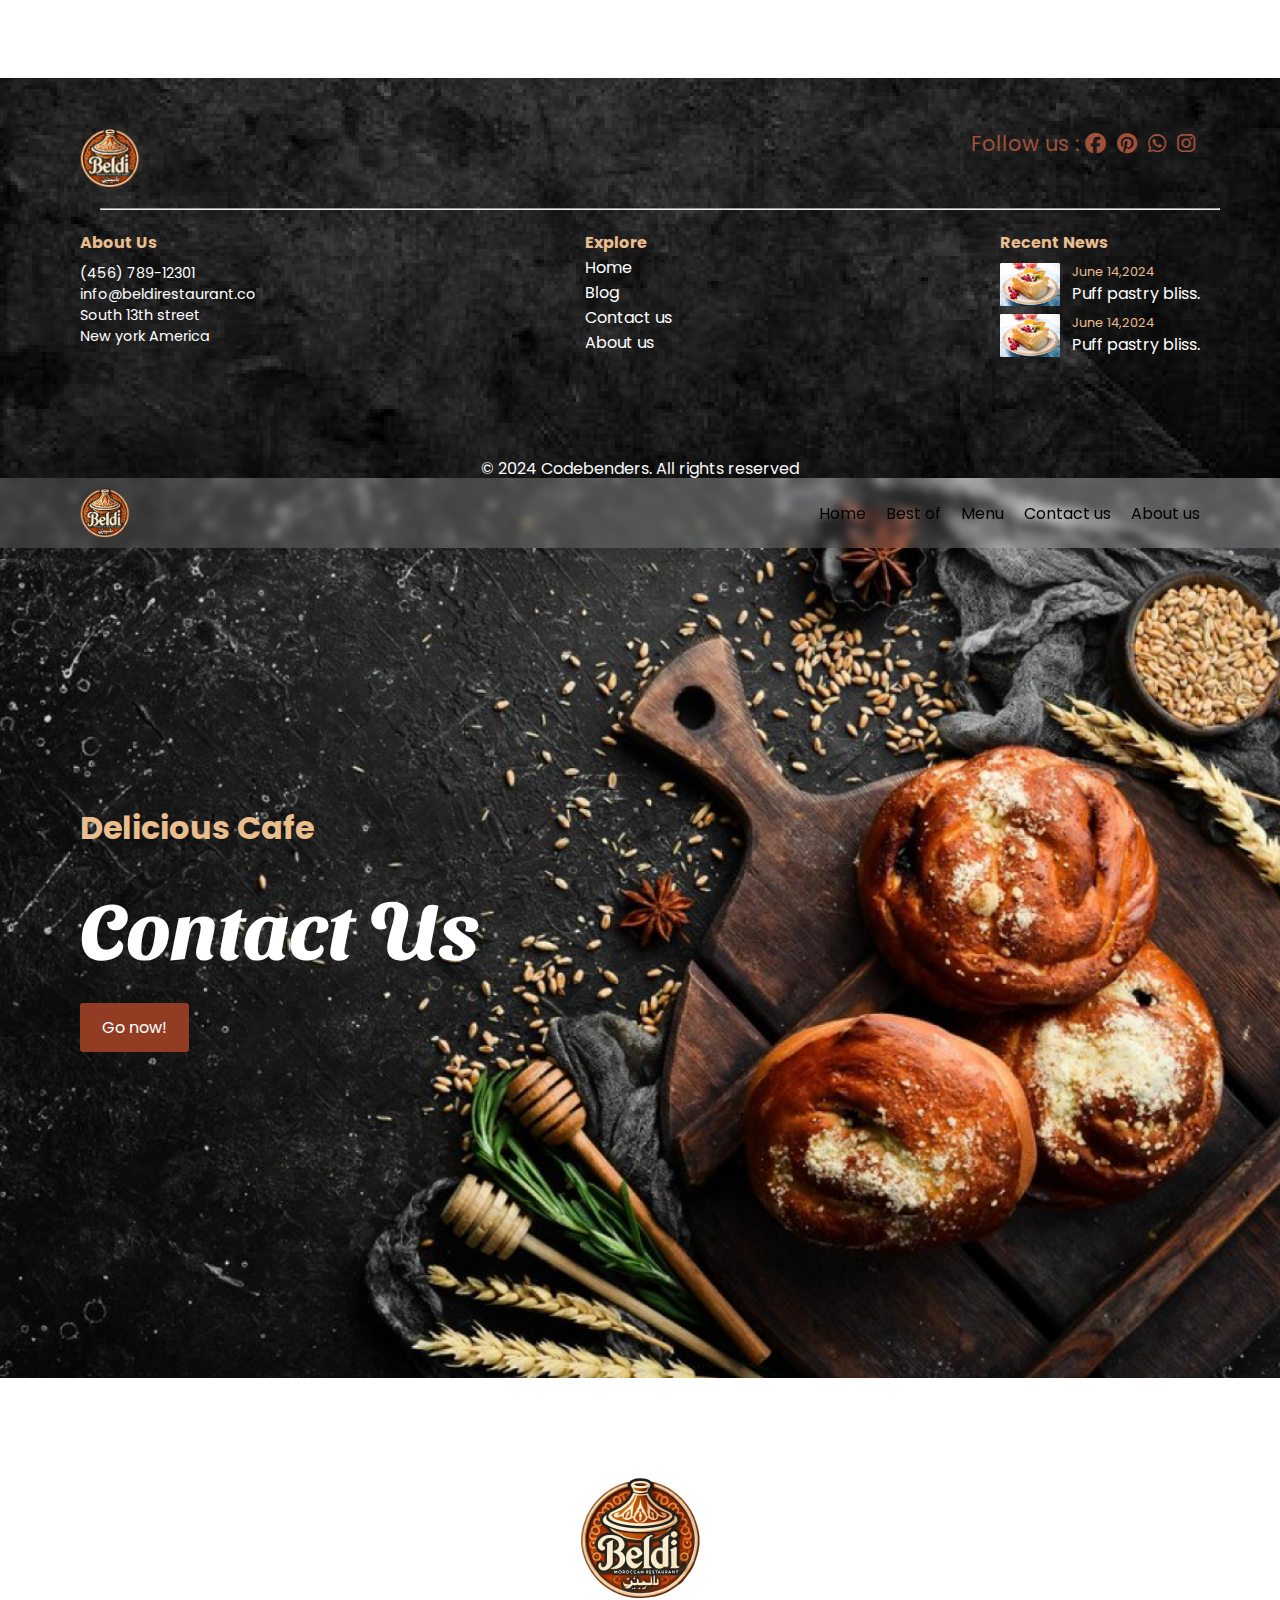
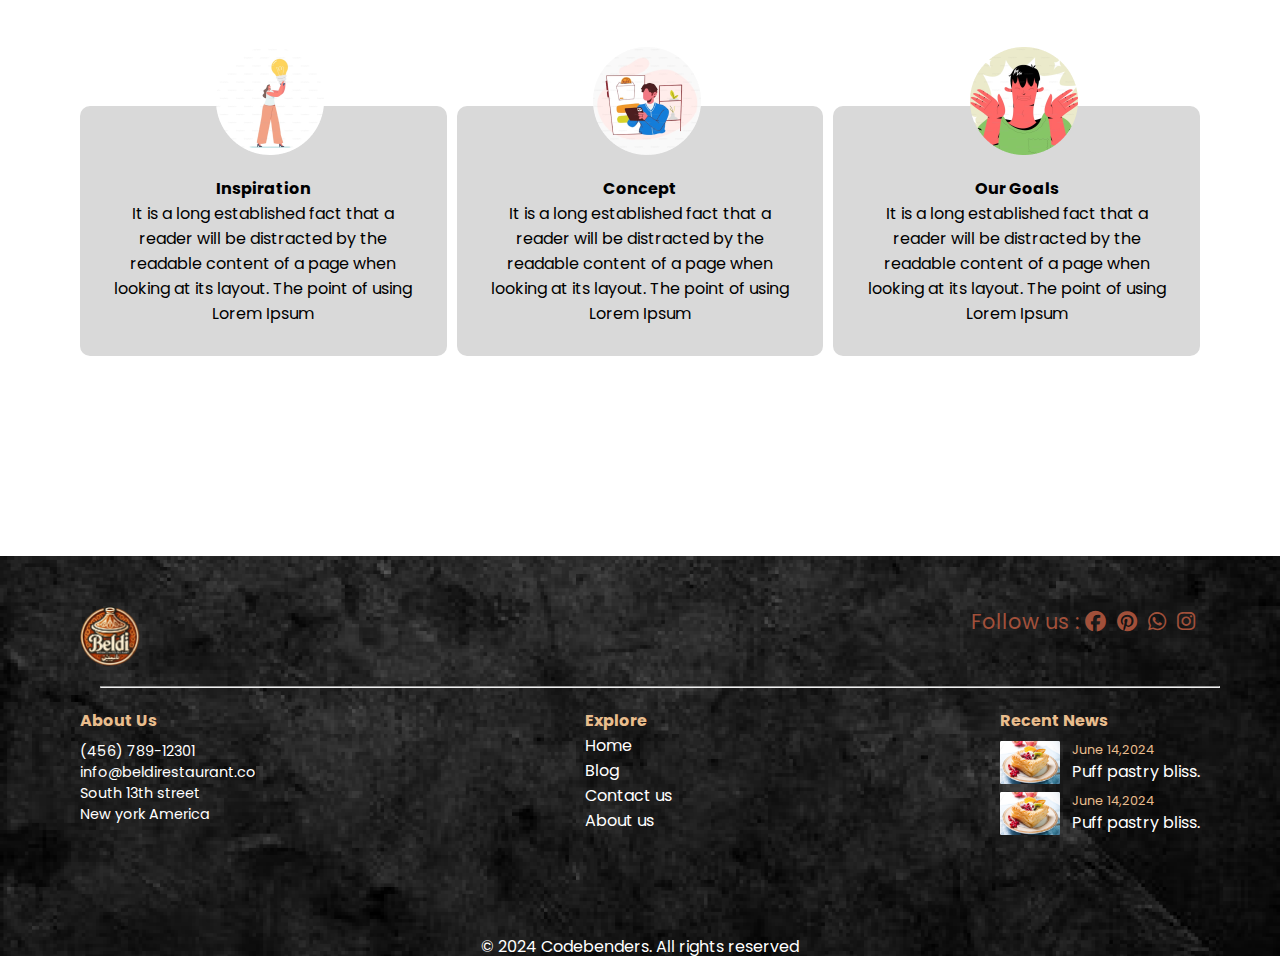
==== commit 1360f87c: "Final version after make it resposive" ====
--- a/about.html
+++ b/about.html
@@ -15,7 +15,7 @@
             <a href="best_of.html">Best of</a>
             <a href="menu.html">Menu</a>
             <a href="contact.html">Contact us</a>
-            <a href="#">About us</a>
+            <a href="about.html">About us</a>
         </div>
     </nav>
     <!-- Start header nav & hero -->
@@ -25,13 +25,13 @@
         <br>
         <h1>Contact Us</h1>
         <div>
-            <button>Go now!</button>
+            <button><a href="#about_us">Read More!</a></button>
         </div>
     </header>
 
     <!-- start about content  -->
 
-        <section class="main-about">
+        <section id="about_us" class="main-about">
             <img src="img/Logo.png" alt="">
             <div class="cards">
                 <div class="card">
--- a/css/style.css
+++ b/css/style.css
@@ -1,6 +1,7 @@
 @import url('https://fonts.googleapis.com/css2?family=Poppins:ital,wght@0,100;0,200;0,300;0,400;0,500;0,600;0,700;0,800;0,900;1,100;1,200;1,300;1,400;1,500;1,600;1,700;1,800;1,900&display=swap');
 @import url('https://fonts.googleapis.com/css2?family=Poppins:ital,wght@0,100;0,200;0,300;0,400;0,500;0,600;0,700;0,800;0,900;1,100;1,200;1,300;1,400;1,500;1,600;1,700;1,800;1,900&family=Sansita+Swashed:wght@300..900&display=swap');
 *{
+    text-decoration: none;
     margin: 0px;
     padding: 0px;
     box-sizing: border-box;
@@ -14,6 +15,7 @@
     display: flex;
     justify-content: space-between;
     align-items: center;
+    z-index: 1;
     position: fixed;
     background: rgba(255, 255, 255, 0.14);
     box-shadow: 0 4px 30px rgba(0, 0, 0, 0.1);
@@ -25,7 +27,7 @@
     width: 50px;    
 }
 nav a{
-    color: white;
+    color: rgb(0, 0, 0);
     text-decoration: none;
     margin-left: 1em;
 }
@@ -67,6 +69,9 @@
     margin-right: 30px;
     cursor:pointer;
 }
+header div button a {
+    color: white;
+}
 header div span {
     color:#E9BD8C;
     cursor: pointer;
@@ -88,12 +93,13 @@
 .main-top-product h1{
     font-family: "Sansita Swashed", system-ui;
     font-size: 60px;
-    height: 300px;
+    margin-bottom: 50px;
 }
 .top-product{
     width: 100%;
     display: grid;
     grid-template-columns: repeat(3,1fr);
+    gap: 10px;
     
 }
 .single-product{
@@ -118,7 +124,6 @@
 }
 .single-product .price{
     display: flex;
-    
     bottom: 8;
     justify-content: space-between;
 }
@@ -141,10 +146,8 @@
 .menu-section{
     padding: 100px 80px;
     text-align: center;
-    display: flex;
-    flex-direction: column;
-    justify-content: center;
-    align-items: center;
+  
+    
 }
 .menu-section h1{
     font-family: "Sansita Swashed", system-ui;
@@ -167,14 +170,14 @@
     cursor: not-allowed;
 }
 .menu-content{
-    margin:60px 0px;
+    margin-top: 50px;
+    width: 100%;
     display: grid;
     grid-template-columns: repeat(3,1fr);
-    gap: 10px;
-}
-.single-product-item{
-    width: calc(89%/3);
-
+    gap:10px;
+}
+.single-product-item img{
+    width: 100%;
 }
 /* End menu section */
 /* start order discount */
@@ -265,9 +268,8 @@
     margin:100px 0px ;
     width: 100%;
     display: grid;
-    flex-wrap: wrap;
     grid-template-columns: repeat(3 , 1fr);
-    grid-template-rows: 1fr;
+    
     gap: 10px;
 }
 .card{
@@ -366,6 +368,22 @@
 
 /* start media querie */
 @media (max-width:673px ) {
+    header h1{
+        font-size: 2.1em;
+    }
+    header div button{
+        
+    }
+    header div button a{
+        font-size: 0.7em;
+    }
+    header div span {
+        font-size: 0.8em;
+    }
+    .cards{
+        grid-template-columns: repeat(1 , 1fr);
+        gap: 80px;
+    }
     nav{
         padding: 10px 0px;
         width: 100%;
@@ -399,27 +417,104 @@
         align-content: center;
     }
 }
-@media (max-width:1400px) {
-    header h3{
-        font-size: 1em;
-    }
+@media (max-width:1042px) {
     header h1{
+        font-size: 2.1em;
+    }
+    header div button{
+        
+    }
+    header div button a{
+        font-size: 0.7em;
+    }
+    header div span {
+        font-size: 0.8em;
+    }
+    .cards{
+        grid-template-columns: repeat(1 , 1fr);
+        gap: 80px;
+    }
+    .card img{
+        width: 90px;
+        margin-left: 100px;
+    }
+    .cards{
+        grid-template-columns: repeat(2 , 1fr);
+        gap:70px;
+    }
+    .main-contact form input ,textarea{
+        width: 100%;
+    }
+    .main-contact h1{
         font-size: 2em;
     }
-    header button{
+    .main-contact p{
+        width: 100%;
+    }
+    .single-product{
+        height: 270px;
+    }
+    .food-name p{
+        font-size: 0.7em;
+    }
+    .food-name button{
+        font-size: 0.7em;
+    }
+    .top-product{
+        grid-template-columns: repeat(2,1fr);
+    }
+    .menu-content{
+        grid-template-columns: repeat(2,1fr);
+    }
+}
+@media (max-width:587px) {
+    header h1{
+        font-size: 2.1em;
+    }
+    header div button{
+
+    }
+    header div button a{
+        font-size: 0.7em;
+    }
+    header div span {
         font-size: 0.8em;
     }
-    header span{
-        font-size: 0.8em;
+    .cards{
+        grid-template-columns: repeat(1 , 1fr);
+        gap: 80px;
+    }
+    .card img{
+        width: 90px;
+        margin-left: 10px !important;
+    }
+    .main-contact form input ,textarea{
+        width: 100%;
+    }
+    .main-contact h1{
+        font-size: 2em;
+    }
+    .main-contact p{
+        width: 100%;
+    }
+    .single-product{
+        height: 270px;
     }
     .food-name p{
-        font-size: 0.8em;
+        font-size: 0.7em;
     }
     .food-name button{
         font-size: 0.7em;
     }
-    
-}
+    .top-product{
+        grid-template-columns: repeat(1,1fr);
+    }
+    .menu-content{
+        grid-template-columns: repeat(1,1fr);
+    }
+}
+
+
 /* start media qeury for top prodcut */
 
 
--- a/css/style.css
+++ b/css/style.css
@@ -1,6 +1,7 @@
 @import url('https://fonts.googleapis.com/css2?family=Poppins:ital,wght@0,100;0,200;0,300;0,400;0,500;0,600;0,700;0,800;0,900;1,100;1,200;1,300;1,400;1,500;1,600;1,700;1,800;1,900&display=swap');
 @import url('https://fonts.googleapis.com/css2?family=Poppins:ital,wght@0,100;0,200;0,300;0,400;0,500;0,600;0,700;0,800;0,900;1,100;1,200;1,300;1,400;1,500;1,600;1,700;1,800;1,900&family=Sansita+Swashed:wght@300..900&display=swap');
 *{
+    text-decoration: none;
     margin: 0px;
     padding: 0px;
     box-sizing: border-box;
@@ -14,6 +15,7 @@
     display: flex;
     justify-content: space-between;
     align-items: center;
+    z-index: 1;
     position: fixed;
     background: rgba(255, 255, 255, 0.14);
     box-shadow: 0 4px 30px rgba(0, 0, 0, 0.1);
@@ -25,7 +27,7 @@
     width: 50px;    
 }
 nav a{
-    color: white;
+    color: rgb(0, 0, 0);
     text-decoration: none;
     margin-left: 1em;
 }
@@ -67,6 +69,9 @@
     margin-right: 30px;
     cursor:pointer;
 }
+header div button a {
+    color: white;
+}
 header div span {
     color:#E9BD8C;
     cursor: pointer;
@@ -88,12 +93,13 @@
 .main-top-product h1{
     font-family: "Sansita Swashed", system-ui;
     font-size: 60px;
-    height: 300px;
+    margin-bottom: 50px;
 }
 .top-product{
     width: 100%;
     display: grid;
     grid-template-columns: repeat(3,1fr);
+    gap: 10px;
     
 }
 .single-product{
@@ -118,7 +124,6 @@
 }
 .single-product .price{
     display: flex;
-    
     bottom: 8;
     justify-content: space-between;
 }
@@ -141,10 +146,8 @@
 .menu-section{
     padding: 100px 80px;
     text-align: center;
-    display: flex;
-    flex-direction: column;
-    justify-content: center;
-    align-items: center;
+  
+    
 }
 .menu-section h1{
     font-family: "Sansita Swashed", system-ui;
@@ -167,14 +170,14 @@
     cursor: not-allowed;
 }
 .menu-content{
-    margin:60px 0px;
+    margin-top: 50px;
+    width: 100%;
     display: grid;
     grid-template-columns: repeat(3,1fr);
-    gap: 10px;
-}
-.single-product-item{
-    width: calc(89%/3);
-
+    gap:10px;
+}
+.single-product-item img{
+    width: 100%;
 }
 /* End menu section */
 /* start order discount */
@@ -265,9 +268,8 @@
     margin:100px 0px ;
     width: 100%;
     display: grid;
-    flex-wrap: wrap;
     grid-template-columns: repeat(3 , 1fr);
-    grid-template-rows: 1fr;
+    
     gap: 10px;
 }
 .card{
@@ -366,6 +368,22 @@
 
 /* start media querie */
 @media (max-width:673px ) {
+    header h1{
+        font-size: 2.1em;
+    }
+    header div button{
+        
+    }
+    header div button a{
+        font-size: 0.7em;
+    }
+    header div span {
+        font-size: 0.8em;
+    }
+    .cards{
+        grid-template-columns: repeat(1 , 1fr);
+        gap: 80px;
+    }
     nav{
         padding: 10px 0px;
         width: 100%;
@@ -399,27 +417,104 @@
         align-content: center;
     }
 }
-@media (max-width:1400px) {
-    header h3{
-        font-size: 1em;
-    }
+@media (max-width:1042px) {
     header h1{
+        font-size: 2.1em;
+    }
+    header div button{
+        
+    }
+    header div button a{
+        font-size: 0.7em;
+    }
+    header div span {
+        font-size: 0.8em;
+    }
+    .cards{
+        grid-template-columns: repeat(1 , 1fr);
+        gap: 80px;
+    }
+    .card img{
+        width: 90px;
+        margin-left: 100px;
+    }
+    .cards{
+        grid-template-columns: repeat(2 , 1fr);
+        gap:70px;
+    }
+    .main-contact form input ,textarea{
+        width: 100%;
+    }
+    .main-contact h1{
         font-size: 2em;
     }
-    header button{
+    .main-contact p{
+        width: 100%;
+    }
+    .single-product{
+        height: 270px;
+    }
+    .food-name p{
+        font-size: 0.7em;
+    }
+    .food-name button{
+        font-size: 0.7em;
+    }
+    .top-product{
+        grid-template-columns: repeat(2,1fr);
+    }
+    .menu-content{
+        grid-template-columns: repeat(2,1fr);
+    }
+}
+@media (max-width:587px) {
+    header h1{
+        font-size: 2.1em;
+    }
+    header div button{
+
+    }
+    header div button a{
+        font-size: 0.7em;
+    }
+    header div span {
         font-size: 0.8em;
     }
-    header span{
-        font-size: 0.8em;
+    .cards{
+        grid-template-columns: repeat(1 , 1fr);
+        gap: 80px;
+    }
+    .card img{
+        width: 90px;
+        margin-left: 10px !important;
+    }
+    .main-contact form input ,textarea{
+        width: 100%;
+    }
+    .main-contact h1{
+        font-size: 2em;
+    }
+    .main-contact p{
+        width: 100%;
+    }
+    .single-product{
+        height: 270px;
     }
     .food-name p{
-        font-size: 0.8em;
+        font-size: 0.7em;
     }
     .food-name button{
         font-size: 0.7em;
     }
-    
-}
+    .top-product{
+        grid-template-columns: repeat(1,1fr);
+    }
+    .menu-content{
+        grid-template-columns: repeat(1,1fr);
+    }
+}
+
+
 /* start media qeury for top prodcut */
 
 
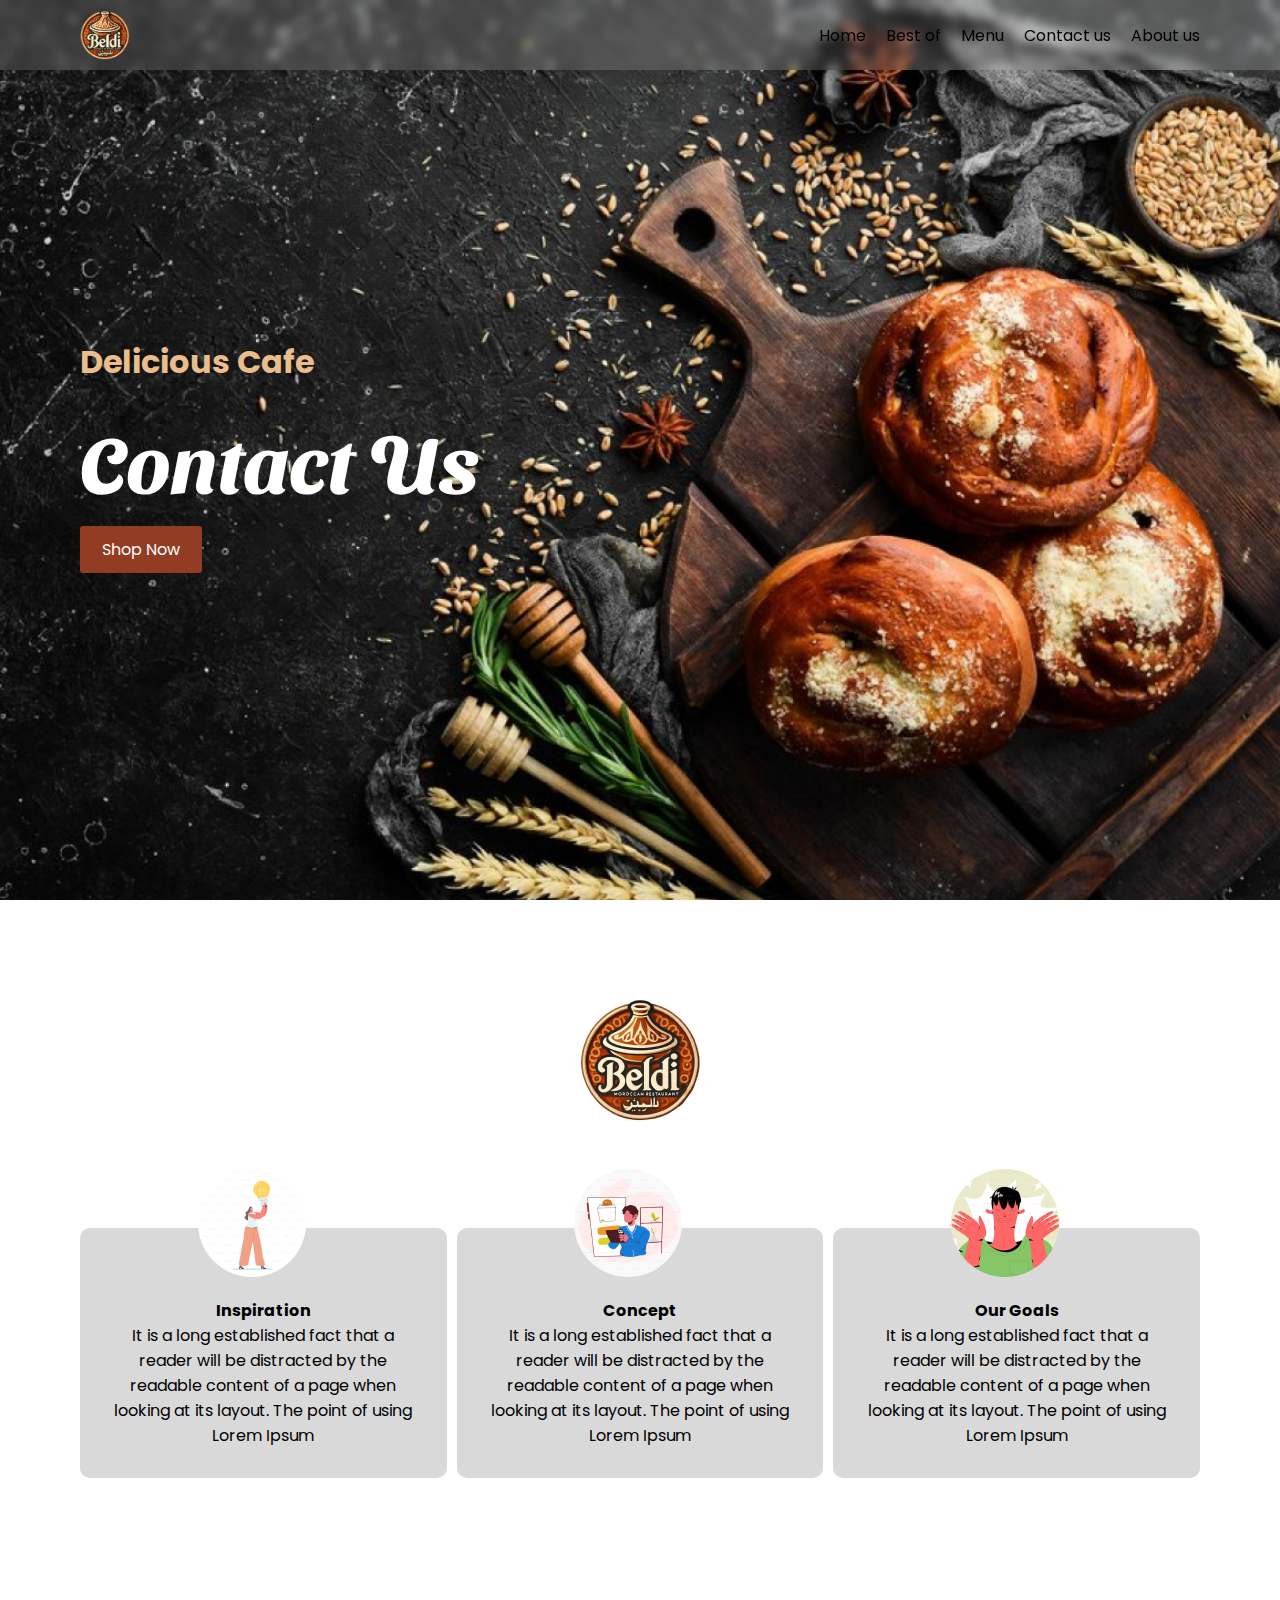
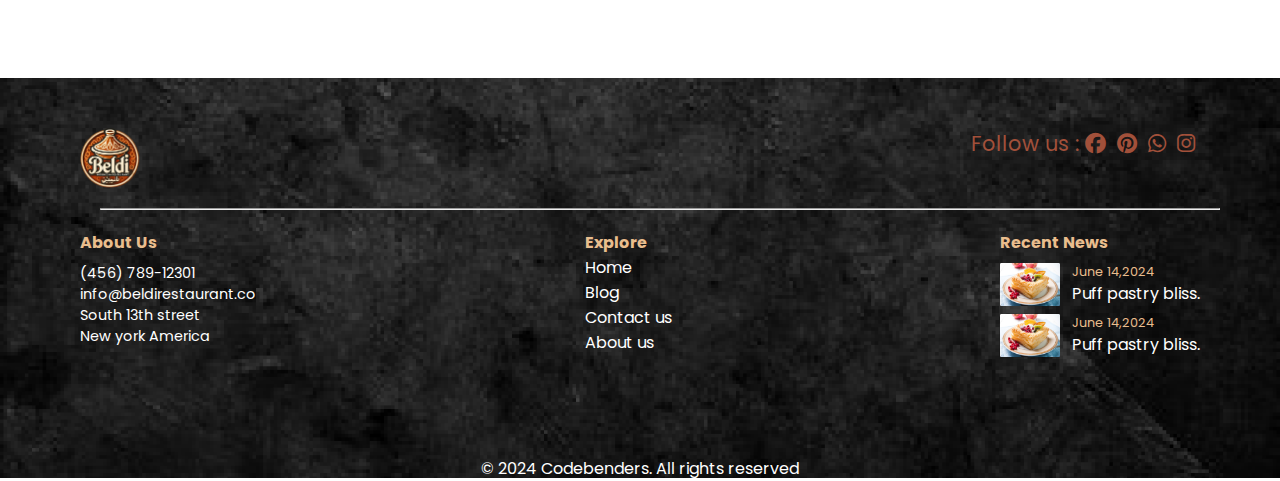
==== commit e36aff15: "fixed some bugs" ====
--- a/about.html
+++ b/about.html
@@ -25,7 +25,7 @@
         <br>
         <h1>Contact Us</h1>
         <div>
-            <button><a href="#about_us">Read More!</a></button>
+            <a class="hero-btn" href="about_us">Shop Now</a>
         </div>
     </header>
 
@@ -107,119 +107,4 @@
         <div class="copyright">
             <p>© 2024 Codebenders. All rights reserved</p>
         </div>
-    </footer>
-
-</body>
-<!DOCTYPE html>
-<html lang="en">
-<head>
-    <meta charset="UTF-8">
-    <meta name="viewport" content="width=device-width, initial-scale=1.0">
-    <title>Document</title>
-    <link rel="stylesheet" href="css/style.css">
-    <link rel="stylesheet" href="https://cdnjs.cloudflare.com/ajax/libs/font-awesome/6.6.0/css/all.min.css">
-</head>
-<body>
-    <nav>
-        <img class="logo" src="img/Logo.png" alt="">
-        <div class="menu-links">
-            <a href="index.html">Home</a>
-            <a href="best_of.html">Best of</a>
-            <a href="menu.html">Menu</a>
-            <a href="contact.html">Contact us</a>
-            <a href="#">About us</a>
-        </div>
-    </nav>
-    <!-- Start header nav & hero -->
-
-    <header class="hero-section">
-        <h3>Delicious Cafe</h3>
-        <br>
-        <h1>Contact Us</h1>
-        <div>
-            <button>Go now!</button>
-        </div>
-    </header>
-
-    <!-- start about content  -->
-
-        <section class="main-about">
-            <img src="img/Logo.png" alt="">
-            <div class="cards">
-                <div class="card">
-                    <img src="img/card1.png" alt="">
-                    <h3>Inspiration</h3>
-                    <p>It is a long established fact that a reader will be distracted by the readable content of a page when looking at its layout. The point of using Lorem Ipsum</p>
-                </div>
-                <div class="card">
-                    <img src="img/card2.png" alt="">
-                    <h3>Concept</h3>
-                    <p>It is a long established fact that a reader will be distracted by the readable content of a page when looking at its layout. The point of using Lorem Ipsum</p>
-                </div>
-                <div class="card">
-                    <img src="img/card3.png" alt="">
-                    <h3>Our Goals</h3>
-                    <p>It is a long established fact that a reader will be distracted by the readable content of a page when looking at its layout. The point of using Lorem Ipsum</p>
-                </div>
-            </div>
-        </section>
-
-    <!-- end about section  -->
-    <!-- Start Footer -->
-    <footer>
-        <div class="logo-and-social-icons">
-            <img src="img/Logo.png" alt="Logo">
-            <div class="social-icons">
-                <span>Follow us : </span>
-                <span>
-                    <i class="fa-brands fa-facebook"></i>
-                    <i class="fa-brands fa-pinterest"></i>
-                    <i class="fa-brands fa-whatsapp"></i>
-                    <i class="fa-brands fa-instagram"></i>
-                </span>
-            </div>
-        </div>
-        <hr>
-        <div class="Links-and-recent-posts">
-            <div class="about-us">
-                <h4>About Us</h4>
-                <p>(456) 789-12301</p>
-                <p>info@beldirestaurant.co</p>
-                <p>South 13th street</p>
-                <p>New york America</p>
-            </div>
-            <div class="explore">
-                <h4>Explore</h4>
-                <a href="index.html">Home</a>
-                <a href="">Blog</a>
-                <a href="">Contact us</a>
-                <a href="">About us</a>
-                <a href=""></a>
-            </div>
-            <div class="recent-news">
-                <h4>Recent News</h4>
-                <div class="recent-content">
-                    <div class="single-recent">
-                        <img src="img/Plate-1.png" alt="Plate">
-                        <span>
-                            <p class="">June 14,2024</p>
-                            <p>Puff pastry bliss.</p>
-                        </span>
-                    </div>
-                    <div class="single-recent">
-                        <img src="img/Plate-1.png" alt="Plate">
-                        <span>
-                            <p class="">June 14,2024</p>
-                            <p>Puff pastry bliss.</p>
-                        </span>
-                    </div>
-                </div>
-            </div>
-        </div>
-        <div class="copyright">
-            <p>© 2024 Codebenders. All rights reserved</p>
-        </div>
-    </footer>
-
-</body>
-</html> +    </footer>--- a/css/style.css
+++ b/css/style.css
@@ -60,7 +60,7 @@
     margin-top: 30px;
     display: inline-block;
 }
-header div button{
+header div a.hero-btn{
     background-color: #933C24;
     border-radius: 3px;
     color: white;
@@ -141,18 +141,51 @@
     cursor: pointer;
 }
 /* End top product section */
-
-/* Start menu section */
+/* tebts */
+.tabs{
+    
+        display: flex;
+        flex-wrap: wrap;
+        justify-content: center; /* Center the labels */
+}
+label{
+    padding: 20px;
+    cursor: pointer;
+    display: inline !important;
+    order: -1;
+}
+input[type="radio"]:checked + label{
+    border-bottom: #a1503a solid 3px;
+}
+input[type="radio"]{
+    display: none;
+}
+.tab{
+    padding: 20px;
+    display: none;
+    width: 100%;
+}
+input[type="radio"]:checked + label + .tab{
+    display: block;
+}
+/* tebts */
 .menu-section{
     padding: 100px 80px;
     text-align: center;
-  
-    
+    display: flex;
+    flex-wrap: wrap;
+    align-content: center;
 }
 .menu-section h1{
     font-family: "Sansita Swashed", system-ui;
     font-size: 60px;
     margin:30px 0px;
+}
+.menu-section input[type="radio"]{
+    display: none;
+}
+.menu-section label{
+    order: -1;
 }
 .menu-tabs span{
     margin-left: 16px;
@@ -282,7 +315,7 @@
 .card img{
     position: absolute;
     top: -59px;
-    right: calc(100%/3);
+    right: calc(100%/2.6);
 }
 .card p{
     text-align: center;
@@ -314,6 +347,7 @@
 .social-icons i{
     font-size: 1em;
     margin-right: 5px;
+    cursor: pointer;
 }
 footer img {
     width: 60px;
@@ -349,6 +383,7 @@
     display: flex;
     width: 200px;
     justify-content: space-between;
+    cursor: pointer;
 }
 .single-recent p{
     font-size: 0.8em;
@@ -434,10 +469,6 @@
         grid-template-columns: repeat(1 , 1fr);
         gap: 80px;
     }
-    .card img{
-        width: 90px;
-        margin-left: 100px;
-    }
     .cards{
         grid-template-columns: repeat(2 , 1fr);
         gap:70px;
